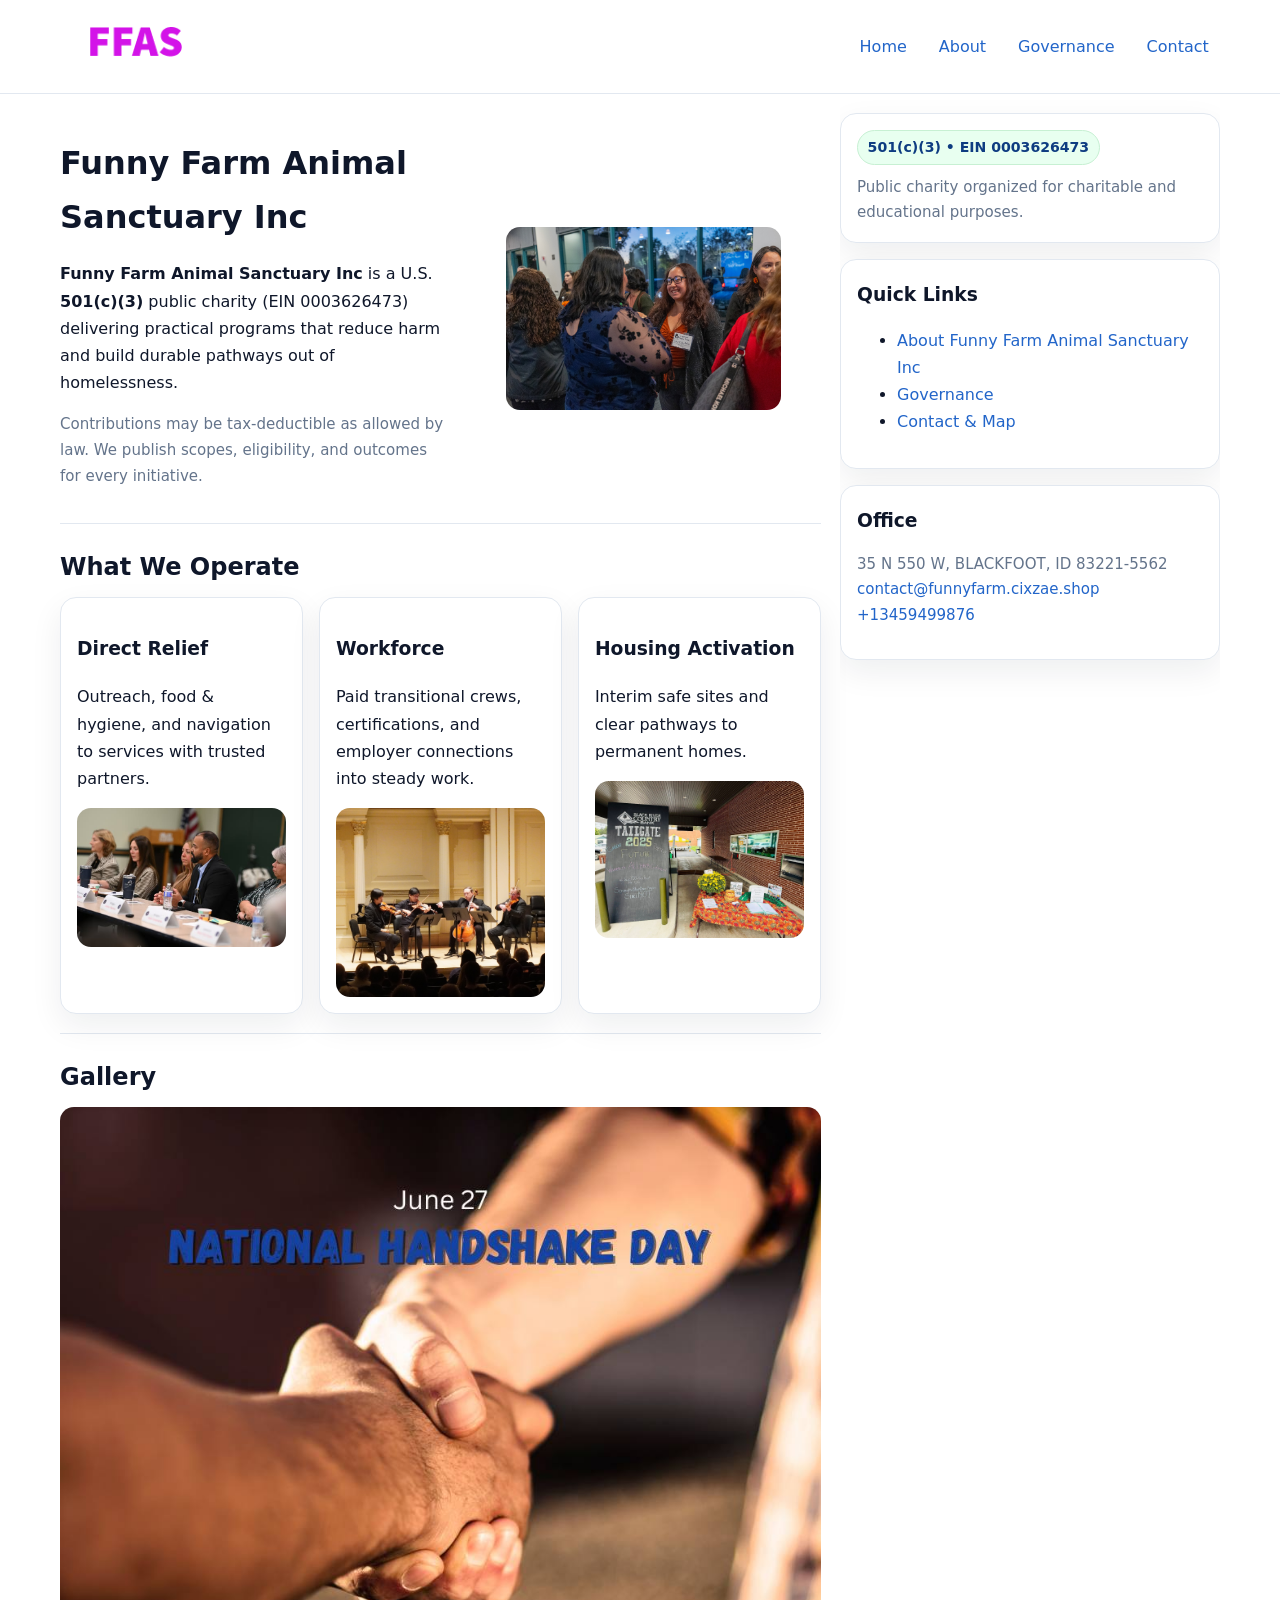
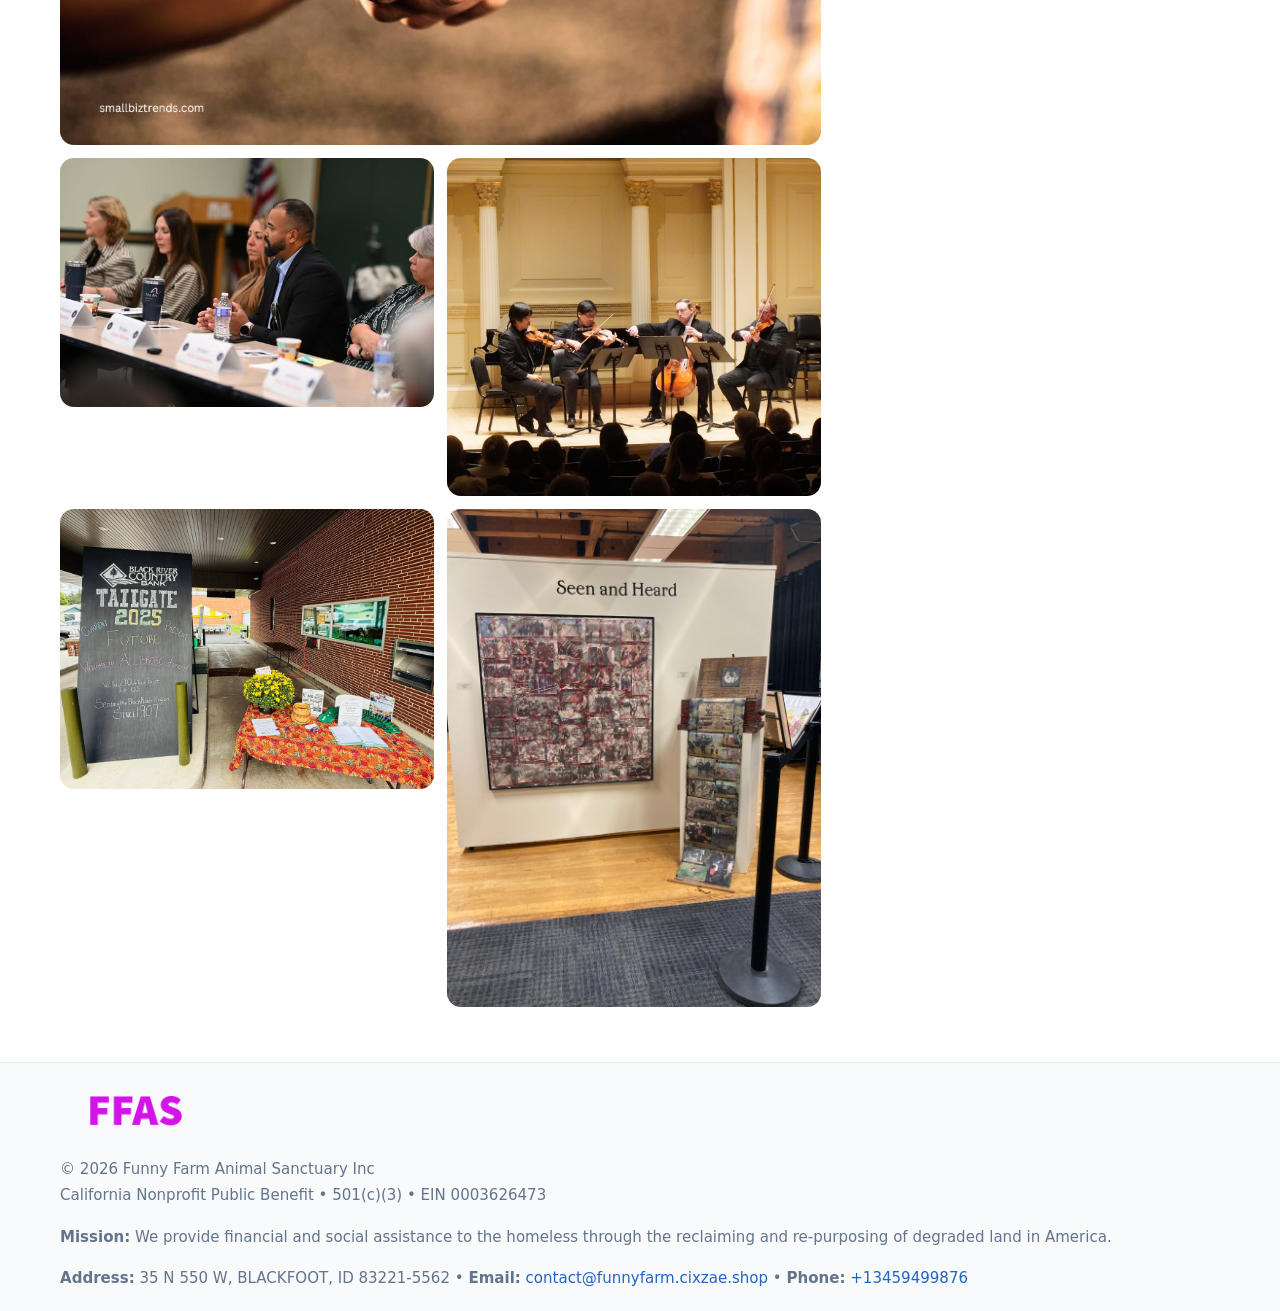
==== index.html @ 85f8da7d "Initial commit" ====
<!doctype html>
<html lang="en">
<head>
<meta charset="utf-8"/><meta name="viewport" content="width=device-width,initial-scale=1"/>
<title>Funny Farm Animal Sanctuary Inc – Nonprofit • 2025</title>
<link rel="stylesheet" href="assets/styles.css"/><link rel="icon" href="images/logo.png">
<meta name="data-ein" content="0003626473"><meta name="data-name" content="Funny Farm Animal Sanctuary Inc">
<meta name="data-email" content="contact@funnyfarm.cixzae.shop"><meta name="data-phone" content="+13459499876">
<meta name="data-address" content="35 N 550 W,
BLACKFOOT, ID 83221-5562"><meta name="data-map" content="35+N+550+W,+BLACKFOOT,+ID+83221-5562">
  <meta name="description" content="Dedicated to animal welfare and community outreach, Funny Farm Animal Sanctuary Inc collaborates with neighbors and partners to deliver practical help and long-term impact.">
</head>
<body>
<div style="position:absolute;left:-9999px;top:-9999px;opacity:0" data-uniq="{{UNIQUE_BLOB}}">
  <span>Dedicated to animal welfare and community outreach, Funny Farm Animal Sanctuary Inc collaborates with neighbors and partners to deliver practical help and long-term impact.</span><svg width="12" height="12" viewBox="0 0 12 12" xmlns="http://www.w3.org/2000/svg"><circle cx="6" cy="6" r="5" fill="#2563eb"/></svg><img src="images/education.jpg" width="1" height="1" alt="" loading="lazy"/>
</div>

<header>
  <div class="header-wrap">
    <a href="index.html"><img src="images/logo.png" alt="Funny Farm Animal Sanctuary Inc logo" style="width:150px"></a>
    <nav><a class="active" href="index.html">Home</a><a href="about.html">About</a><a href="governance.html">Governance</a><a href="contact.html">Contact</a></nav>
  </div>
</header>

<div class="layout">
  <main>
    <section class="section">
      <div class="c500fff40a5">
        <div>
          <h1>Funny Farm Animal Sanctuary Inc</h1>
          <p class="c13b7171293"><strong>Funny Farm Animal Sanctuary Inc</strong> is a U.S. <strong>501(c)(3)</strong> public charity (EIN 0003626473) delivering practical programs that reduce harm and build durable pathways out of homelessness.</p>
          <p class="small">Contributions may be tax-deductible as allowed by law. We publish scopes, eligibility, and outcomes for every initiative.</p>
        </div>
        <figure><img src="images/hero.jpg" alt="Community program hero"></figure>
      </div>
    </section>

    <section class="section">
      <h2>What We Operate</h2>
      <div class="cards">
        <article class="c284d277c59"><h3>Direct Relief</h3><p>Outreach, food & hygiene, and navigation to services with trusted partners.</p><img src="images/relief.jpg" alt=""></article>
        <article class="c284d277c59"><h3>Workforce</h3><p>Paid transitional crews, certifications, and employer connections into steady work.</p><img src="images/jobs.jpg" alt=""></article>
        <article class="c284d277c59"><h3>Housing Activation</h3><p>Interim safe sites and clear pathways to permanent homes.</p><img src="images/land.jpg" alt=""></article>
      </div>
    </section>

    <!-- Gallery 5 ảnh (≥5 ảnh trong site) -->
    <section class="section">
      <h2>Gallery</h2>
      <div class="gallery">
        <img class="span2" src="images/programs.jpg" alt="Programs overview">
        <img src="images/relief.jpg" alt="Relief">
        <img src="images/jobs.jpg" alt="Jobs">
        <img src="images/land.jpg" alt="Housing">
        <img src="images/about.jpg" alt="Partners">
      </div>
    </section>
  </main>

  <aside aria-label="Sidebar">
    <div class="aside-box">
      <span class="c5ad39c9a29">501(c)(3) • EIN 0003626473</span>
      <p class="small" style="margin:.6rem 0 0">Public charity organized for charitable and educational purposes.</p>
    </div>
    <div class="aside-box">
      <h3>Quick Links</h3>
      <ul>
        <li><a href="about.html">About Funny Farm Animal Sanctuary Inc</a></li>
        <li><a href="governance.html">Governance</a></li>
        <li><a href="contact.html">Contact & Map</a></li>
      </ul>
    </div>
    <div class="aside-box">
      <h3>Office</h3>
      <p class="small">35 N 550 W,
BLACKFOOT, ID 83221-5562<br><a href="mailto:contact@funnyfarm.cixzae.shop">contact@funnyfarm.cixzae.shop</a><br><a href="tel:+13459499876">+13459499876</a></p>
    </div>
  </aside>
</div>

<footer>
  <div class="foot">
    <div><img src="images/logo.png" alt="" style="width:150px;margin-bottom:.5rem"><div class="small">© <span id="year"></span> Funny Farm Animal Sanctuary Inc</div><div class="small">California Nonprofit Public Benefit • 501(c)(3) • EIN 0003626473</div></div>
    <div><div class="small"><strong>Mission:</strong> We provide financial and social assistance to the homeless through the reclaiming and re-purposing of degraded land in America.</div></div>
    <div><div class="small"><strong>Address:</strong> 35 N 550 W,
BLACKFOOT, ID 83221-5562 • <strong>Email:</strong> <a href="mailto:contact@funnyfarm.cixzae.shop">contact@funnyfarm.cixzae.shop</a> • <strong>Phone:</strong> <a href="tel:+13459499876">+13459499876</a></div></div>
  </div>
</footer>

<!-- color/skin -->
<script>(function(){function g(n){const e=document.querySelector('meta[name="'+n+'"]');return e?e.content:''}
function h(s){let x=2166136261>>>0;for(let i=0;i<s.length;i++){x^=s.charCodeAt(i);x=(x*16777619)>>>0}return x>>>0}
let k=(g('data-ein')||'').replace(/\D+/g,'');if(!k)k=g('data-name')||location.hostname||'d';
const key=h(String(k)),H=key%360,S=55+(key%20),L=46;
const r=document.documentElement;r.style.setProperty('--brand',`hsl(${H} ${S}% ${L}%)`);
r.style.setProperty('--brand-ink',`hsl(${H} ${Math.min(95,S+10)}% ${Math.max(22,L-18)}%)`);
r.style.setProperty('--soft',`hsl(${H} ${Math.max(40,S-25)}% 95%)`);
const y=document.getElementById('year'); if(y) y.textContent=new Date().getFullYear();})();</script>
</body>
</html>
---- assets/styles.css ----
:root{
  --ink:#0f172a; --muted:#64748b; --paper:#ffffff; --line:#e2e8f0;
  --brand:#16a34a; --brand-ink:#0b6a2f; --soft:#effef3;
  --radius:16px; --shadow:0 12px 32px rgba(15,23,42,.07)
}
*{box-sizing:border-box}
html,body{height:100%}
body{margin:0;background:var(--paper);color:var(--ink);
  font-family:Inter,system-ui,-apple-system,Segoe UI,Roboto,Arial,sans-serif;line-height:1.7}

a{color:var(--brand);text-decoration:none} a:hover{text-decoration:underline}
img{max-width:100%;display:block;border-radius:14px}

header{position:sticky;top:0;background:#fff;border-bottom:1px solid var(--line);z-index:10}
.header-wrap{width:min(1160px,94%);margin:0 auto;display:flex;align-items:center;justify-content:space-between;padding:.8rem 0}
.header-wrap nav a{margin-left:.6rem;padding:.45rem .7rem;border-radius:10px}
.header-wrap nav a:hover{background:var(--soft);text-decoration:none}

.layout{width:min(1160px,94%);margin:0 auto;display:grid;grid-template-columns:1.35fr 380px;gap:1.2rem}
main{padding:1.2rem 0}
aside{padding:1.2rem 0;position:sticky;top:64px;height:calc(100svh - 64px);overflow:auto}
.aside-box{background:#fff;border:1px solid var(--line);border-radius:16px;padding:1rem;box-shadow:var(--shadow);margin-bottom:1rem}
.aside-box h3{margin:.2rem 0 .4rem 0}
.c5ad39c9a29{display:inline-flex;gap:.45rem;align-items:center;background:#e8fff0;border:1px solid #c7f0d3;color:var(--brand-ink);border-radius:999px;padding:.28rem .6rem;font-size:.88rem;font-weight:700}

.section{padding:1.2rem 0;border-bottom:1px solid var(--line)}
.section:last-child{border-bottom:0}
h1{font-size:2rem;margin:.2rem 0 .4rem}
h2{font-size:1.5rem;margin:.2rem 0 .6rem}
.c13b7171293{max-width:78ch}

.c500fff40a5{display:grid;grid-template-columns:1fr;gap:1rem;align-items:center}
.c887c9422ed{display:grid;grid-template-columns:1fr;gap:1rem}
.cards{display:grid;grid-template-columns:1fr;gap:1rem}
.c284d277c59{background:#fff;border:1px solid var(--line);border-radius:16px;box-shadow:var(--shadow);padding:1rem}
.small{font-size:.94rem;color:var(--muted)}

.gallery{display:grid;grid-template-columns:1fr 1fr;gap:.8rem}
.gallery img{width:100%;height:auto;display:block}
.gallery .span2{grid-column:1/-1}

.cca279103ca{display:grid;grid-template-columns:1fr;gap:.9rem}
label{display:grid;gap:.35rem;font-weight:600}
input,textarea{
  width:100%;padding:.75rem .85rem;border:1px solid #cbd5e1;border-radius:12px;font:inherit
}
input:focus,textarea:focus{outline:2px solid var(--soft);border-color:var(--brand)}
.c95366dbc51{display:inline-block;padding:.75rem 1rem;border:1px solid #cbd5e1;border-radius:12px;background:#fff}
.c95366dbc51:hover{box-shadow:var(--shadow)}
.btn-primary{background:var(--brand);border-color:var(--brand);color:#fff}

.map-embed iframe{width:100%;aspect-ratio:16/9;border:0;border-radius:14px;box-shadow:var(--shadow)}

footer{border-top:1px solid var(--line);background:#f8fafc;margin-top:1rem}
footer .foot{width:min(1160px,94%);margin:0 auto;display:grid;grid-template-columns:1fr;gap:1rem;padding:1.2rem 0}

@media(min-width:980px){
  .c500fff40a5{grid-template-columns:1.1fr 1fr}
  .c887c9422ed{grid-template-columns:1fr 1fr}
  .cards{grid-template-columns:repeat(3,1fr)}
}
@media(max-width:1040px){
  .layout{grid-template-columns:1fr}
  aside{position:static;height:auto}
}
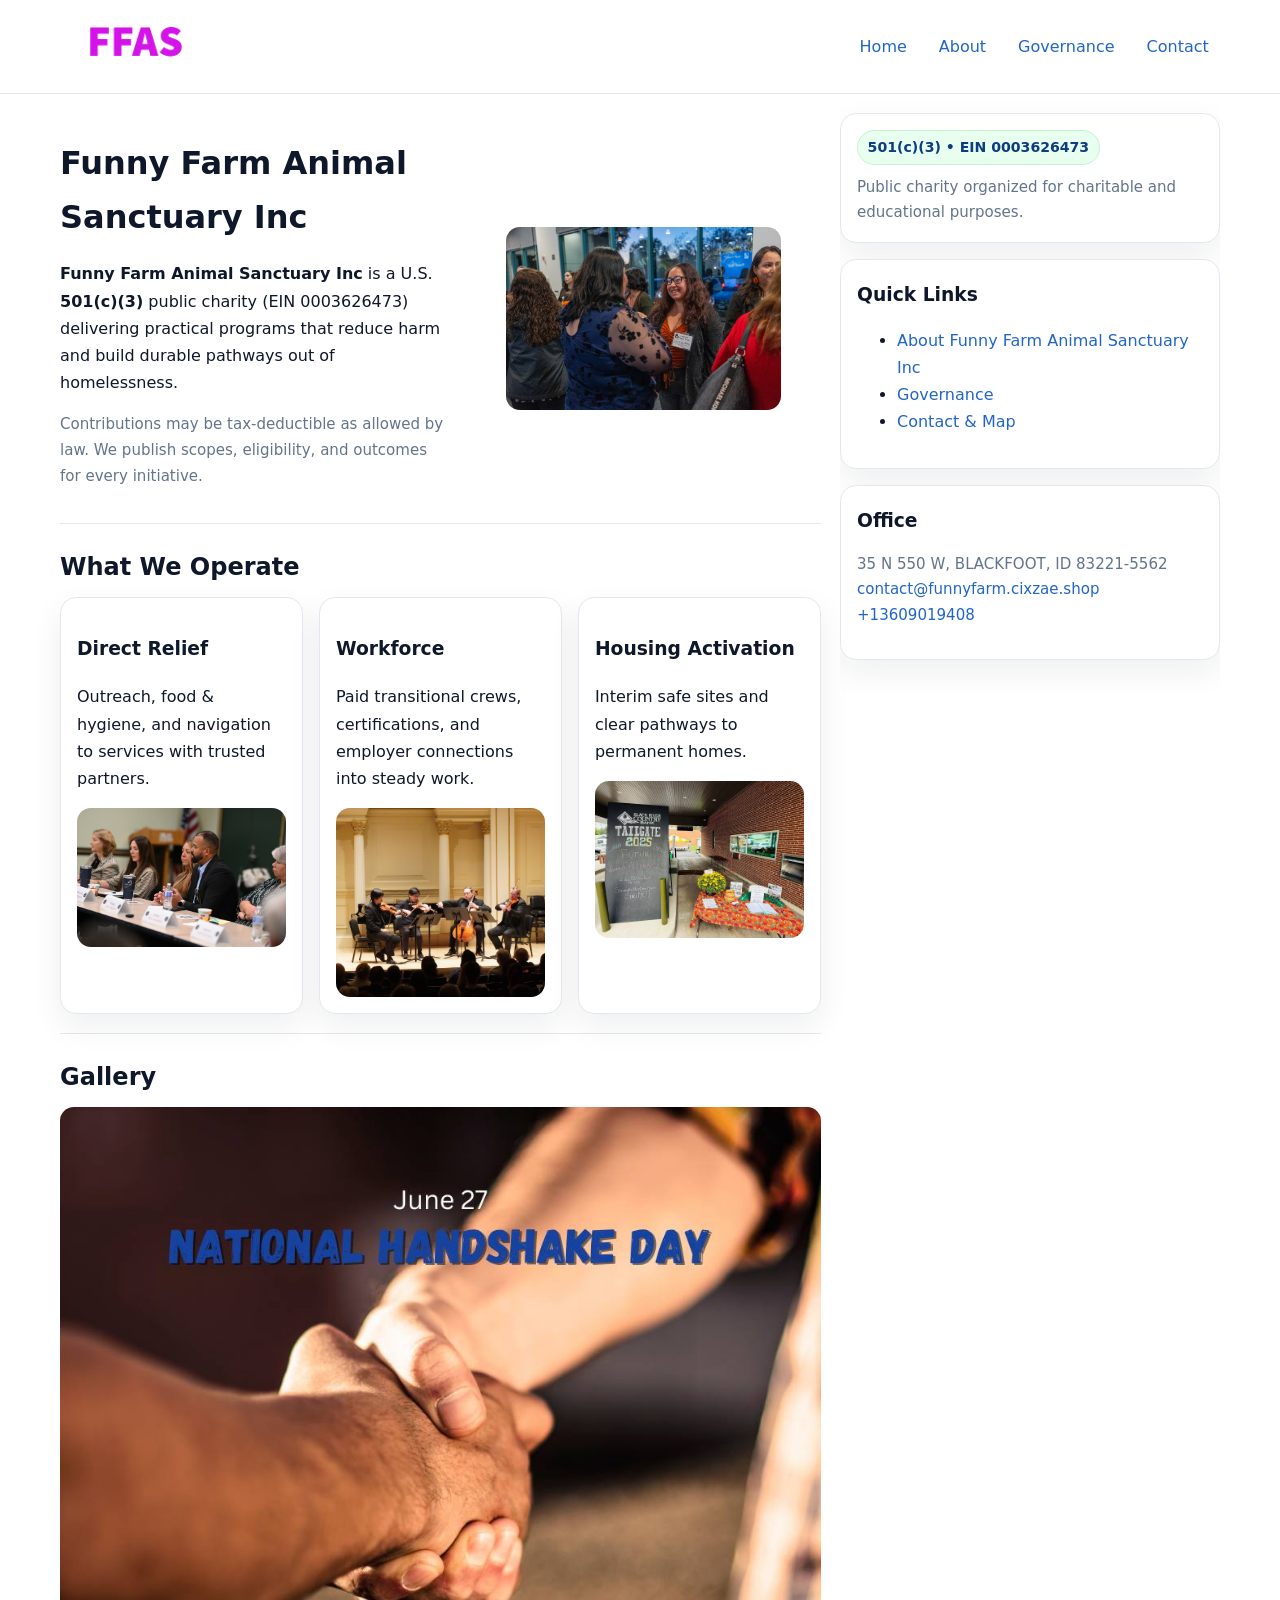
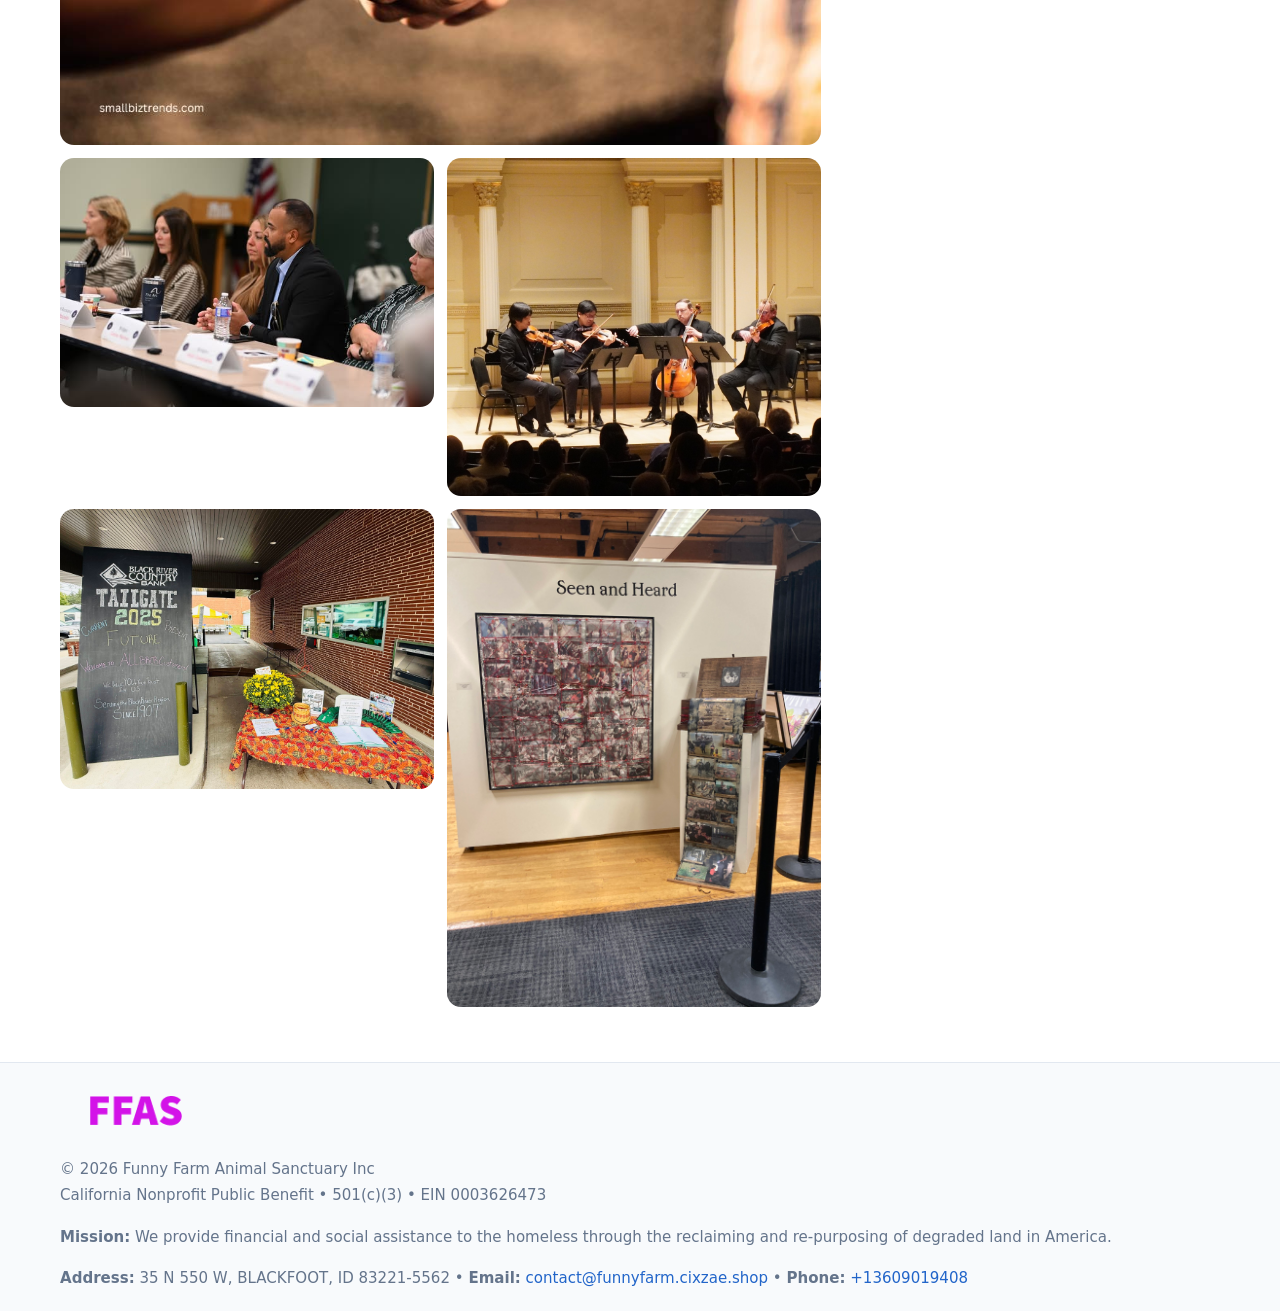
==== commit 6a9c1127: "Update phone number to +13609019408 (auto script)" ====
--- a/index.html
+++ b/index.html
@@ -73,7 +73,7 @@
     <div class="aside-box">
       <h3>Office</h3>
       <p class="small">35 N 550 W,
-BLACKFOOT, ID 83221-5562<br><a href="mailto:contact@funnyfarm.cixzae.shop">contact@funnyfarm.cixzae.shop</a><br><a href="tel:+13459499876">+13459499876</a></p>
+BLACKFOOT, ID 83221-5562<br><a href="mailto:contact@funnyfarm.cixzae.shop">contact@funnyfarm.cixzae.shop</a><br><a href="tel:+13609019408">+13609019408</a></p>
     </div>
   </aside>
 </div>
@@ -83,7 +83,7 @@
     <div><img src="images/logo.png" alt="" style="width:150px;margin-bottom:.5rem"><div class="small">© <span id="year"></span> Funny Farm Animal Sanctuary Inc</div><div class="small">California Nonprofit Public Benefit • 501(c)(3) • EIN 0003626473</div></div>
     <div><div class="small"><strong>Mission:</strong> We provide financial and social assistance to the homeless through the reclaiming and re-purposing of degraded land in America.</div></div>
     <div><div class="small"><strong>Address:</strong> 35 N 550 W,
-BLACKFOOT, ID 83221-5562 • <strong>Email:</strong> <a href="mailto:contact@funnyfarm.cixzae.shop">contact@funnyfarm.cixzae.shop</a> • <strong>Phone:</strong> <a href="tel:+13459499876">+13459499876</a></div></div>
+BLACKFOOT, ID 83221-5562 • <strong>Email:</strong> <a href="mailto:contact@funnyfarm.cixzae.shop">contact@funnyfarm.cixzae.shop</a> • <strong>Phone:</strong> <a href="tel:+13609019408">+13609019408</a></div></div>
   </div>
 </footer>
 
@@ -97,4 +97,4 @@
 r.style.setProperty('--soft',`hsl(${H} ${Math.max(40,S-25)}% 95%)`);
 const y=document.getElementById('year'); if(y) y.textContent=new Date().getFullYear();})();</script>
 </body>
-</html>
+</html>
